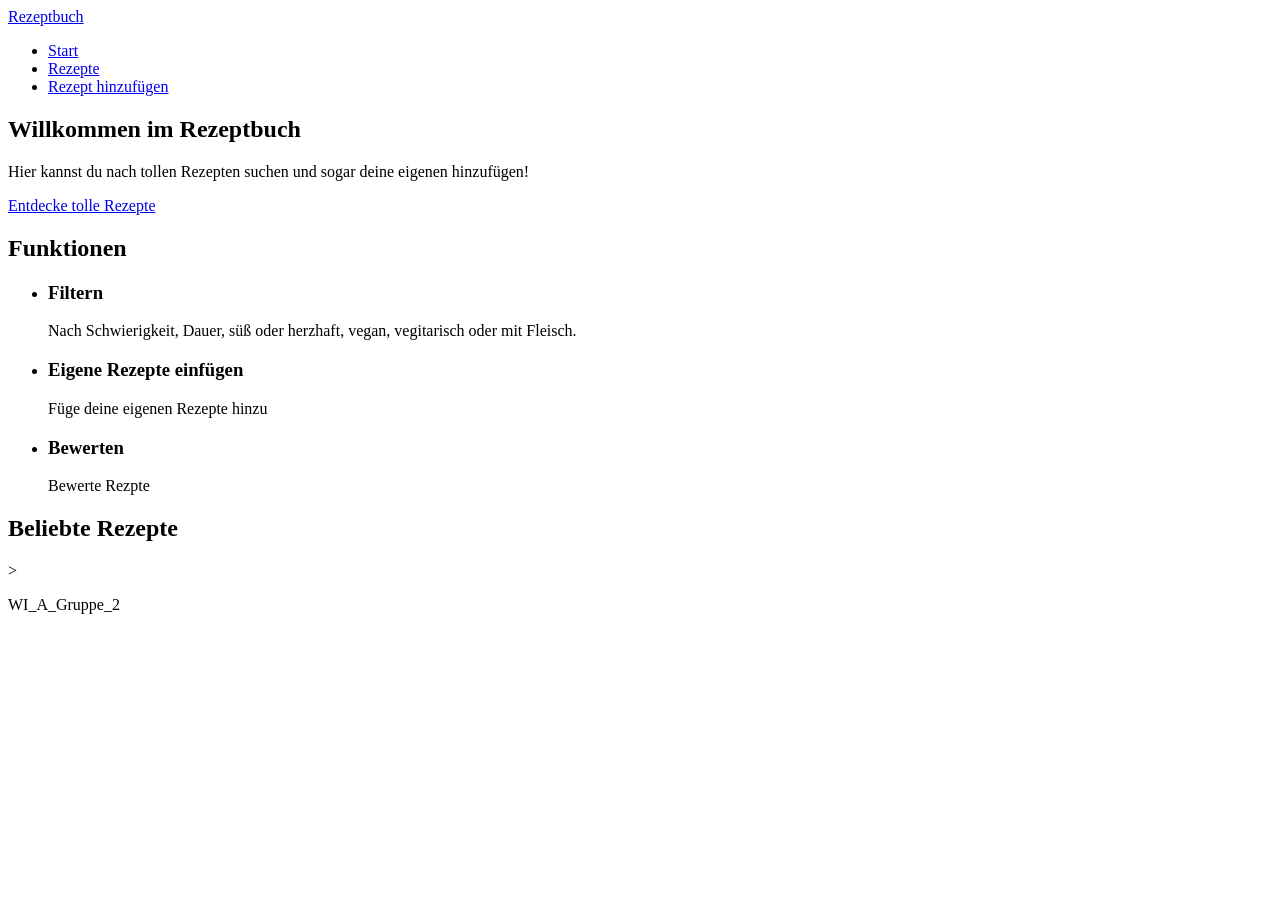
==== index.html @ 53091840 "Add comments" ====
<!-- WI_A_Gruppe_2 -->
 <!DOCTYPE html>
 <html lang="de">
    <head>
        <meta charset="UTF-8">
        <meta name="viewport" content="width=device-width, initial-scale=1.0">
        <title> Start - Rezeptbuch </title>
        <link rel="stylesheet" href="style.css">
        <script src="script.js" defer></script>
    </head>

    <body>
        <header>
            <a href="index.html"> Rezeptbuch </a>
            <nav aria-label="Hauptnavigation">
                <ul>
                    <li>
                        <a href="index.html" aria-current="page"> Start </a>
                    </li>
                    <li>
                        <a href="rezepte.html"> Rezepte </a>
                    </li>
                    <li>
                        <a href="neues-rezept.html"> Rezept hinzufügen </a>
                    </li>
                </ul>
            </nav>
        </header>

        <!-- "aria-labelledby" verbindet jede Section mit ihrem eigenen title-->
        <main>
            <section aria-labelledby="hero-title">
                <h1 id="hero-title"> Willkommen im Rezeptbuch </h1>
                <p> Hier kannst du nach tollen Rezepten suchen und sogar deine eigenen hinzufügen! </p>
                <a href="rezepte.html"> Entdecke tolle Rezepte </a>
            </section>

            <section aria-labelledby="features-title">
                <h2 id="features-title"> Funktionen </h2>
                <ul>
                    <li>
                        <h3> Filtern </h3>
                        <p> Nach Schwierigkeit, Dauer, süß oder herzhaft, vegan, vegitarisch oder mit Fleisch. </p>
                    </li>
                    <li>
                        <h3> Eigene Rezepte einfügen </h3>
                        <p> Füge deine eigenen Rezepte hinzu </p>
                    </li>
                    <li>
                        <h3> Bewerten </h3>
                        <p> Bewerte Rezpte </p>
                    </li>
                </ul>
            </section>

            <section aria-labelledby="popular-title">
                <h2 id="popular-title"> Beliebte Rezepte </h2>
                <div id="popular-recipes"></div>    <!-- Container, der durch js mit Rezepten befüllt wird-->>
            </section>
        </main>

        <footer>
            <p>WI_A_Gruppe_2</p>
        </footer>
    </body>
</html>
---- style.css ----
/* WI_A_Gruppe_2 */
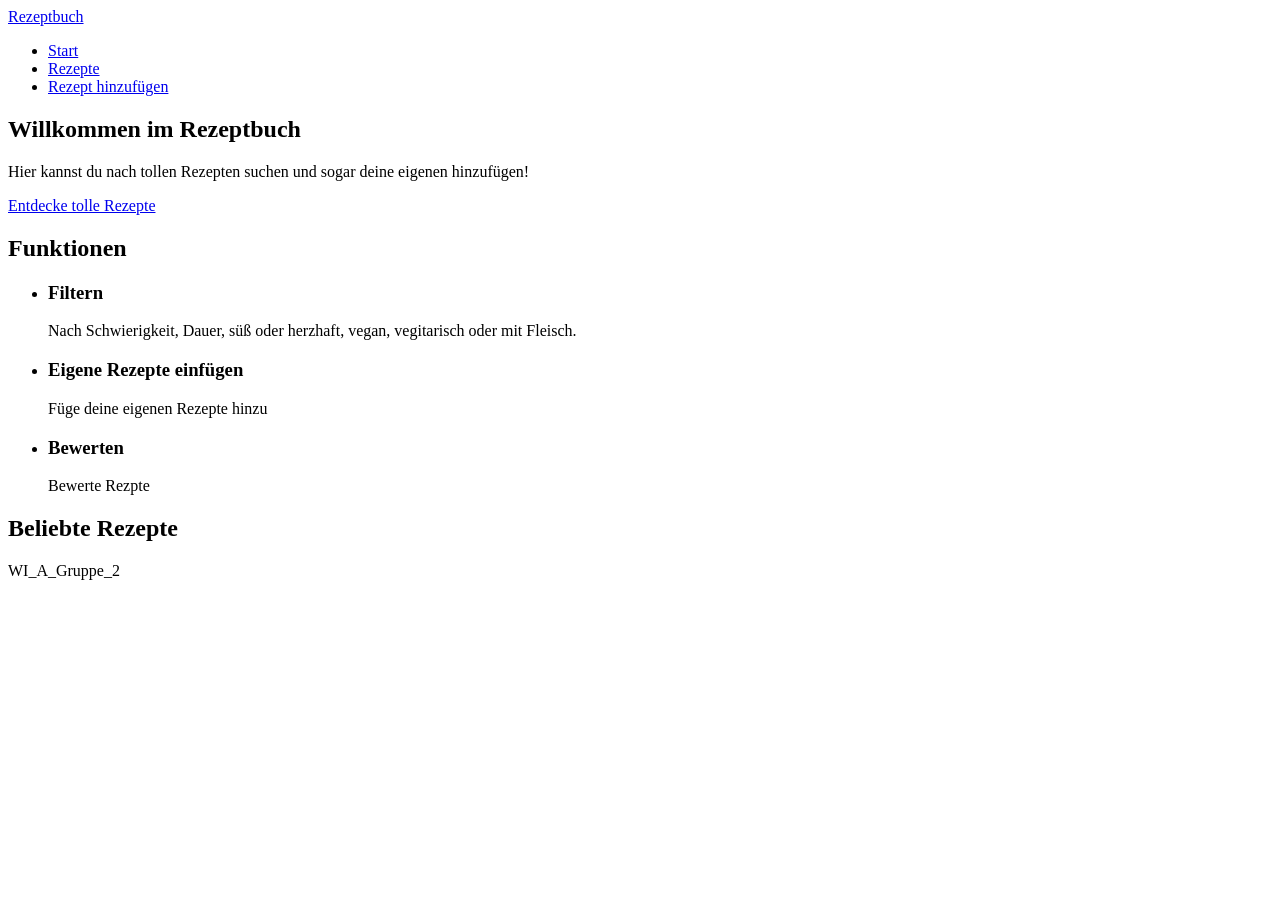
==== commit be015600: "change content of a comment" ====
--- a/index.html
+++ b/index.html
@@ -55,7 +55,7 @@
 
             <section aria-labelledby="popular-title">
                 <h2 id="popular-title"> Beliebte Rezepte </h2>
-                <div id="popular-recipes"></div>    <!-- Container, der durch js mit Rezepten befüllt wird-->>
+                <div id="popular-recipes"></div>    <!-- Container, der durch js mit Rezepten befüllt wird-->
             </section>
         </main>
 
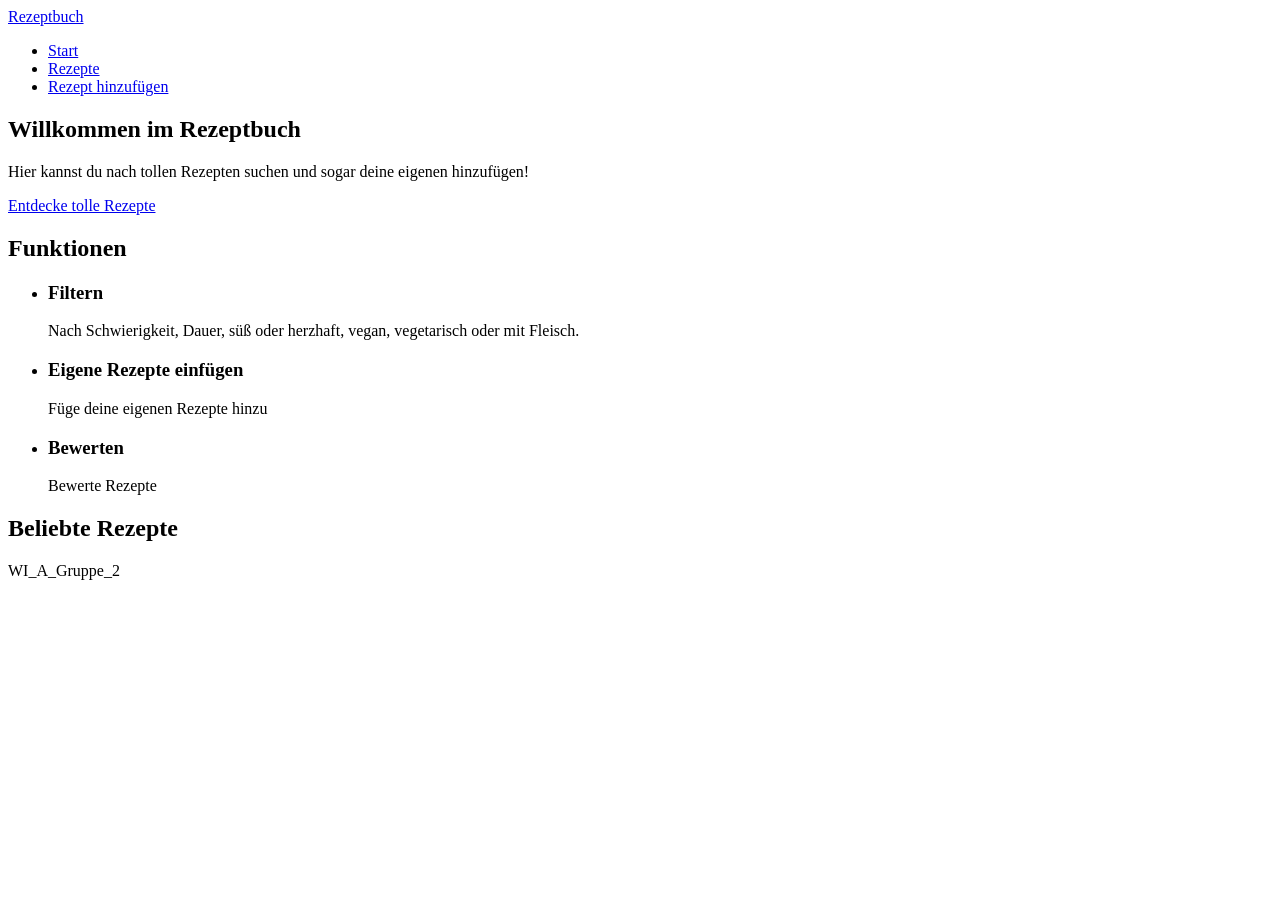
==== commit 2bf99278: "Fix broken aria-labelledby references and remove stale comment" ====
--- a/index.html
+++ b/index.html
@@ -29,18 +29,18 @@
 
         <!-- "aria-labelledby" verbindet jede Section mit ihrem eigenen title-->
         <main>
-            <section aria-labelledby="hero-title">
-                <h1 id="hero-title"> Willkommen im Rezeptbuch </h1>
+            <section aria-labelledby="hero-titel">
+                <h1 id="hero-titel"> Willkommen im Rezeptbuch </h1>
                 <p> Hier kannst du nach tollen Rezepten suchen und sogar deine eigenen hinzufügen! </p>
                 <a href="rezepte.html"> Entdecke tolle Rezepte </a>
             </section>
 
-            <section aria-labelledby="features-title">
-                <h2 id="features-title"> Funktionen </h2>
+            <section aria-labelledby="features-titel">
+                <h2 id="features-titel"> Funktionen </h2>
                 <ul>
                     <li>
                         <h3> Filtern </h3>
-                        <p> Nach Schwierigkeit, Dauer, süß oder herzhaft, vegan, vegitarisch oder mit Fleisch. </p>
+                        <p> Nach Schwierigkeit, Dauer, süß oder herzhaft, vegan, vegetarisch oder mit Fleisch. </p>
                     </li>
                     <li>
                         <h3> Eigene Rezepte einfügen </h3>
@@ -48,12 +48,12 @@
                     </li>
                     <li>
                         <h3> Bewerten </h3>
-                        <p> Bewerte Rezpte </p>
+                        <p> Bewerte Rezepte </p>
                     </li>
                 </ul>
             </section>
 
-            <section aria-labelledby="popular-title">
+            <section aria-labelledby="popular-titel">
                 <h2 id="popular-title"> Beliebte Rezepte </h2>
                 <div id="popular-recipes"></div>    <!-- Container, der durch js mit Rezepten befüllt wird-->
             </section>
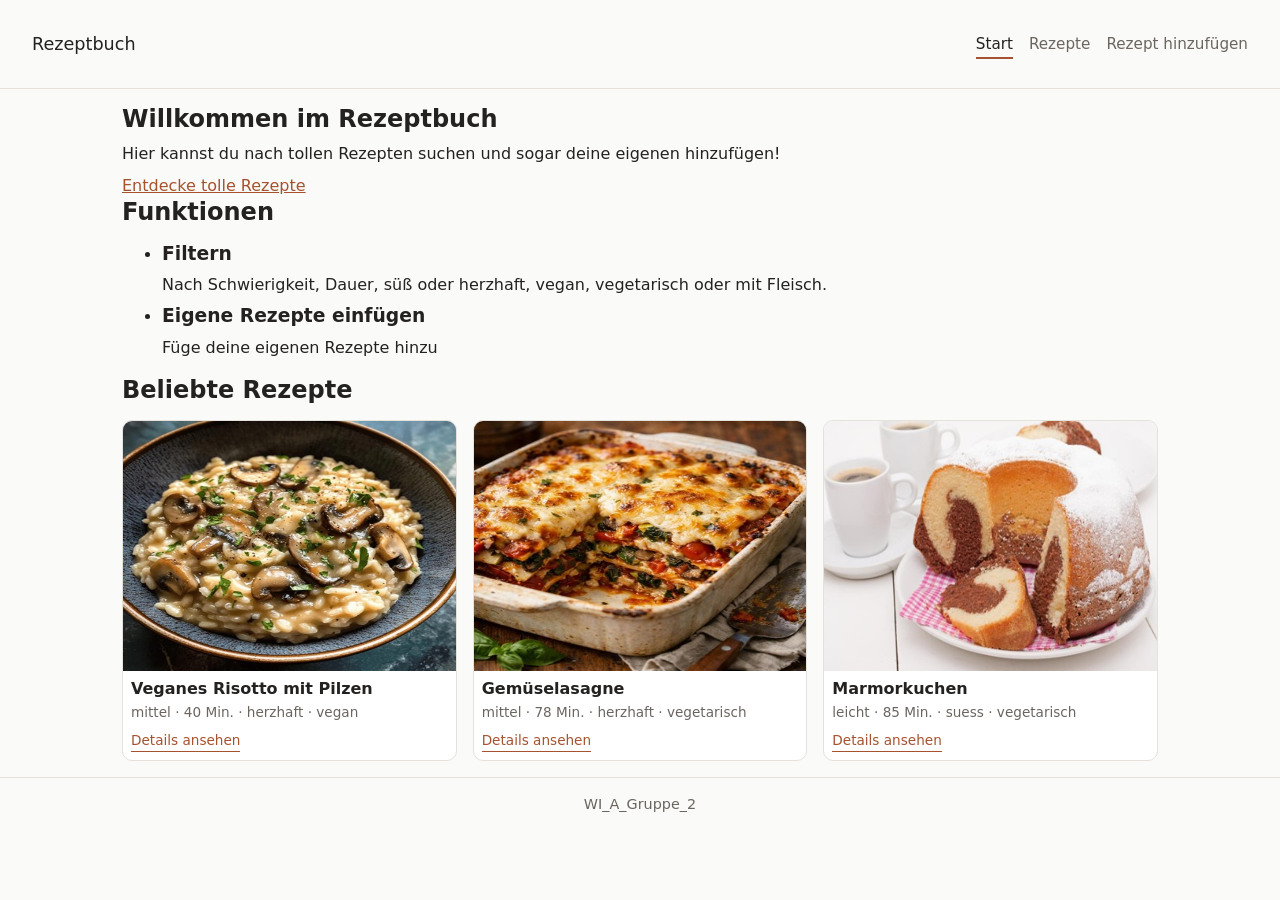
==== commit 1675ba57: "Remove unimplemented rating feature from feature list" ====
--- a/index.html
+++ b/index.html
@@ -46,15 +46,11 @@
                         <h3> Eigene Rezepte einfügen </h3>
                         <p> Füge deine eigenen Rezepte hinzu </p>
                     </li>
-                    <li>
-                        <h3> Bewerten </h3>
-                        <p> Bewerte Rezepte </p>
-                    </li>
                 </ul>
             </section>
 
             <section aria-labelledby="popular-titel">
-                <h2 id="popular-title"> Beliebte Rezepte </h2>
+                <h2 id="popular-titel"> Beliebte Rezepte </h2>
                 <div id="popular-recipes"></div>    <!-- Container, der durch js mit Rezepten befüllt wird-->
             </section>
         </main>
--- a/style.css
+++ b/style.css
@@ -1 +1,387 @@
-/* WI_A_Gruppe_2 */+/* WI_A_Gruppe_2 */
+
+/* Sorgt dafür, dass padding und box nicht addiert werden sondern so bleiben wie sie definiert wurden */
+* {
+    box-sizing: border-box;
+}
+
+/* :root --> (Eigene Variablen, also --) gelten für das alle Dokumente*/
+:root {
+    --farbe-hintergrund: #FAFAF8;
+    --farbe-flaeche: #FFFFFF;
+    --farbe-text: #242220;
+    --farbe-text-schwach: #6B6560;
+    --farbe-akzent: #A6522E;
+    --farbe-akzent-hell: #FBEFE8;
+    --farbe-rahmen: #E5E1DB;
+
+    --radius-karte: 10px;
+    --radius-button: 8px;
+    --radius-pille: 999px;
+
+    --abstand-klein: 8px;
+    --abstand-mittel: 16px;
+    --abstand-gross: 32px;
+
+    --schrift: system-ui, "Segoe UI", sans-serif;
+
+    --farbe-fehler: #B3261E;
+}
+/* Base Reset */
+/* body sorgt benutzt die definierten Variablen und sorgt für sichtbare Veränderungen */
+body {
+    margin: 0;
+    font-family: var(--schrift);                /* Bestimmt Schriftart */
+    background-color: var(--farbe-hintergrund);
+    color: var(--farbe-text);
+    line-height: 1.5;
+}
+/* Ähnliches auch im folgenden Abschnitt */
+h1, h2, h3 {
+    line-height: 1.2;
+    margin: 0 0 var(--abstand-klein);   /* margin 0 0 --> Setzt Außenabstand auf 0 Pixel für alle vier Seiten --> Erste 0 oben, unten | Zweite 0 lins, rechts*/
+}
+p {
+    margin: 0 0 var(--abstand-klein);
+}
+
+a {
+    color: var(--farbe-akzent);
+}
+
+img{
+    max-width: 100%;
+    display: block;
+}
+
+/* Layout-Bereiche */
+header{
+    display: flex;                  /* Ordnet Logo-Link und Navigation nebeneinander an*/
+    align-items: center; 
+    justify-content: space-between; /* Logo nach links und Navigation nach rechts schieben */
+    flex-wrap: wrap;                /* Auf kleinen Bildschirmen wird Navigation auf neue Zeile umgebrochen */
+    gap: var(--abstand-klein);
+    padding: var(--abstand-mittel) var(--abstand-gross);
+    border-bottom: 1px solid var(--farbe-rahmen);
+}
+header a {
+    text-decoration: none;
+}
+header > a {            /* Kind-Selektor --> Design wird nur auf Elemente im header, die eine Ebene unter <a> befinden, angewendet */
+    font-weight: 500;
+    font-size: 1.1rem;
+    color: var(--farbe-text);
+}
+
+/* Vertikale Listr wird zur horizontalen Liste umgeändert */
+nav ul{                         /* Suche nach allen ul-Elementen in nav */
+    display: flex;
+    gap: var(--abstand-mittel);
+    list-style: none;
+    padding: 0;
+}
+
+/* aria-current="page" --> Aktive Seite in der man sich befindet wird hervorgehoben */
+nav a{                          /* Suche nach allen a-Elementen in nav */
+    color: var(--farbe-text-schwach);
+    font-size: 0.95rem; /* --> font-size für Schriftgröße und rem für 95% so groß wie Standard-Schriftgröße */
+    padding-bottom: 4px;
+    border-bottom: 2px solid transparent;
+}
+nav a[aria-current="page"]{     /* Suche nach allen a-Elementen in nav */
+    color: var(--farbe-text);
+    font-weight: 500;   /* Bestimmt die Dicke von Nav */
+    border-bottom-color: var(--farbe-akzent);
+}
+
+/* Anpassung des main-Layouts */
+main {
+    max-width: 1100px;
+    margin-inline: auto;                                    /* Automatisch gleicher Abstand am Rand links u. rechts */
+    padding: var(--abstand-mittel) var(--abstand-gross);
+}
+
+/* Anpassung des footer-Layouts */
+footer {
+    padding: var(--abstand-mittel) var(--abstand-gross);
+    border-top: 1px solid var(--farbe-rahmen);
+    text-align: center;
+    color: var(--farbe-text-schwach);
+    font-size: 0.9rem;
+}
+
+/* Rezeptkarten und dessen Grid */
+#rezept-liste,
+#popular-recipes {
+    display: grid;
+    grid-template-columns: repeat(auto-fit, minmax(220px, 1fr)); /*--> vollkommen automatisches responsives Layout, dass sich an die Bidlschirmgröße anpasst */
+    gap: var(--abstand-mittel);
+    margin-top: var(--abstand-mittel);
+}
+
+/* Einzelne Rezeptkarte */
+.rezept-karte {
+    background-color: var(--farbe-flaeche);
+    border: 1px solid var(--farbe-rahmen);
+    border-radius: var(--radius-karte);     /* Abrundung der Ecken der Rezeptarte */
+    overflow: hidden;                       /* Bild wird an den runden Ecken abgeschnitten, falls es herausragen würde */
+    display: flex;                          /* Aktiviert Flexbox-Layout-System --> Elemente darin können besser angeordnet werden */
+    flex-direction: column;                 /* Elemente der Flexbox werden untereinander angereiht */
+}
+#popular-recipes .rezept-bild {
+    height: auto;
+    aspect-ratio: 4 / 3;
+}
+.rezept-titel {
+    font-size: 1rem;                                        /* 1rem --> Schrift genau wie der normal Fließtext */
+    margin: var(--abstand-klein) var(--abstand-klein) 4px;  /* Außenabstand 1. oben und 2. unten */
+}
+.rezept-meta {
+    font-size: 0.85rem;
+    color: var(--farbe-text-schwach);
+    margin: 0 var(--abstand-klein) var(--abstand-klein);
+}
+.rezept-link {
+  margin: 0 var(--abstand-klein) var(--abstand-klein);
+  font-size: 0.85rem;
+  font-weight: 500;
+  text-decoration: none;
+  border-bottom: 1px solid var(--farbe-akzent);
+  align-self: flex-start;
+}
+
+
+/* Im Folgenden: Filter-Formular und Formular fürs Hinzufügen neuer Rezepte gestalten */
+/* Design/Optik der Eingabefelder und Buttons gelten für beide Formulare*/
+label {                                     /* z. B. "Suche" */
+    display: block;
+    font-size: 0.85rem;
+    color: var(--farbe-text-schwach);
+    margin-bottom: 4px;
+}
+
+input,
+select,
+textarea {
+    font-family: var(--schrift);
+    font-size: 0.9rem;                      /* Schriftgröße der Texte für die Filter */
+    padding: 6px 10px;                      /* Höhe und Breite der Filtermöglichkeiten */
+    border: 1px solid var(--farbe-rahmen);
+    border-radius: var(--radius-button);
+    background-color: var(--farbe-flaeche);
+    color: var(--farbe-text);
+}
+
+input[type="radio"] {
+    accent-color: var(--farbe-akzent);      /* Färbt den Radiobutton selbst in der Akzentfarbe ein, ganz ohne eigenes Icon */
+}
+
+button {                                    /* Standard-Button: nur Rahmen (Nebenaktion) */
+    font-family: var(--schrift);
+    font-size: 0.9rem;
+    font-weight: 500;
+    padding: 8px 18px;
+    border-radius: var(--radius-button);
+    cursor: pointer;
+    background-color: transparent;
+    color: var(--farbe-text);
+    border: 1px solid var(--farbe-rahmen);
+}
+
+button[type="submit"] {                     /* Haupt-Aktion: gefüllt in der Akzentfarbe */
+    background-color: var(--farbe-akzent);
+    color: var(--farbe-flaeche);
+    border: none;
+}
+
+/* Filterformular */
+form#filter-formular {
+    display: flex;
+    flex-wrap: wrap;                    /* Felder brechen auf schmalen Bildschirmen automatisch um */
+    align-items: flex-end;              /* Richtet alle Felder unten bündig aus, auch wenn Labels unterschiedlich lang sind */
+    gap: var(--abstand-mittel);
+    margin-bottom: var(--abstand-mittel);
+}
+
+form#filter-formular fieldset {             /* Fieldset --> Die Filter bekommen alle einen kleinen Rahmen */
+    border: 1px solid var(--farbe-rahmen);
+    border-radius: var(--radius-button);
+    padding: var(--abstand-klein) var(--abstand-mittel);
+    margin: 0;
+}
+
+form#filter-formular legend {
+    font-size: 0.8rem;                  /* Textgröße der Überschrift der Filter, bspw. süß oder herzhaft */
+    color: var(--farbe-text-schwach);
+    padding: 0 4px;
+}
+
+form#filter-formular fieldset label {
+    display: inline-flex;               /* Radiobutton und Text in einer Zeile nebeneinander */
+    align-items: center;
+    gap: 4px;
+    font-size: 0.9rem;
+    color: var(--farbe-text);
+    margin-right: var(--abstand-klein);
+    margin-bottom: 0;
+}
+
+/* Layout style für das Formular zum Hinzufügen von Rezepten */
+form#rezept-form {
+    display: flex;
+    flex-direction: column;                 /* Alle Felder und Buttons stehen untereinander, jedes in einer eigenen Zeile */
+    gap: 4px;                               /* Kleiner Abstand zwischen Label und zugehörigem Feld */
+    max-width: 600px;                       /* Das Formular wird auf großen Bildschirmen nicht unnötig breit */
+}
+
+form#rezept-form label {
+    margin-top: var(--abstand-mittel);      /* Größerer Abstand zwischen den einzelnen Feldgruppen */
+    margin-bottom: 0;
+}
+
+form#rezept-form > input,
+form#rezept-form > select,
+form#rezept-form > textarea {
+    width: 100%;                            /* Nur die direkten Felder, die Zutatenzeilen sind davon ausgenommen */
+}
+
+form#rezept-form textarea {
+    resize: vertical;                       /* Größe nur nach unten/oben änderbar, nicht aus dem Formular heraus */
+}
+
+form#rezept-form #zutaten-container {
+    display: flex;
+    flex-direction: column;
+    gap: var(--abstand-klein);              /* Abstand zwischen den einzelnen Zutatenzeilen */
+}
+
+form#rezept-form .zutat {
+    display: flex;
+    flex-wrap: wrap;                        /* Auf schmalen Bildschirmen brechen die Felder einer Zeile um */
+    gap: var(--abstand-klein);
+}
+
+form#rezept-form .menge {
+    width: 90px;
+}
+
+form#rezept-form .einheit {
+    width: 110px;
+}
+
+form#rezept-form .zutat-name {
+    flex: 1;                                /* Der Zutatenname nimmt den restlichen Platz der Zeile ein */
+    min-width: 140px;
+}
+
+form#rezept-form #zutat-hinzufuegen {
+    align-self: flex-start;                 /* Button nur so breit wie sein Text, nicht über die ganze Zeile */
+    margin-top: var(--abstand-klein);
+}
+
+form#rezept-form button[type="submit"] {
+    align-self: flex-start;
+    margin-top: var(--abstand-mittel);
+}
+
+.fehler {
+    color: var(--farbe-fehler);             /* Fehlermeldung unter dem Rezeptnamen */
+    font-size: 0.8rem;
+}
+
+/* Layout der Detailseite eines Rezeptes mit zwei Spalten */
+.zurueck-link {
+    display: inline-block;
+    margin-bottom: var(--abstand-mittel);
+    font-size: 0.9rem;
+    text-decoration: none;
+    color: var(--farbe-text-schwach);
+}
+
+.zurueck-link:hover {
+    color: var(--farbe-akzent);
+}
+
+.rezept-detail {
+    display: grid;
+    grid-template-columns: 1fr;                 /* Auf kleinen Bildschirmen steht alles untereinander */
+    gap: var(--abstand-mittel);
+    max-width: 900px;
+    padding: var(--abstand-mittel);
+    background-color: var(--farbe-flaeche);
+    border: 1px solid var(--farbe-rahmen);
+    border-radius: var(--radius-karte);
+}
+
+.rezept-detail > * {
+    margin: 0;                                  /* Die Abstände steuert allein das Grid (gap) */
+}
+
+.rezept-detail > h1,
+.rezept-detail > img,
+.rezept-detail > p,
+.rezept-detail > button {
+    grid-column: 1 / -1;                        /* Titel, Bild, Meta-Zeile und Button gehen über die volle Breite */
+}
+
+.rezept-detail > h1 {
+    font-size: 1.8rem;
+}
+
+#detail-bild {
+    width: 100%;
+    max-height: 380px;
+    object-fit: cover;                          /* Bild wird beschnitten statt verzerrt */
+    border-radius: var(--radius-karte);
+    border-radius: var(--farbe-text-schwach);
+}
+
+#detail-meta {
+    color: var(--farbe-text-schwach);
+}
+
+.rezept-detail h2 {
+    font-size: 1.15rem;
+    margin-bottom: var(--abstand-klein);
+    padding-bottom: var(--abstand-klein);
+    border-bottom: 1px solid var(--farbe-rahmen);
+}
+
+#detail-zutaten {
+    list-style: none;                           /* Zutaten ohne Aufzählungspunkte */
+    margin: 0;
+    padding: 0;
+}
+
+#detail-zutaten li {
+    padding: 6px 0;
+    border-bottom: 1px solid var(--farbe-rahmen);   /* Feine Trennlinie zwischen den Zutaten */
+}
+
+#detail-zubereitung {
+    margin: 0;
+    padding-left: 1.25rem;
+}
+
+#detail-zubereitung li {
+    margin-bottom: var(--abstand-klein);
+}
+
+#detail-zubereitung li::marker {
+    color: var(--farbe-akzent);                 /* Schrittnummern in der Akzentfarbe */
+    font-weight: 500;
+}
+
+#loesch-button {                                /* Löschen als Warnaktion in der Fehlerfarbe */
+    justify-self: start;
+    color: var(--farbe-fehler);
+    border-color: var(--farbe-fehler);
+}
+
+@media (min-width: 768px) {
+    .rezept-detail {
+        grid-template-columns: 1fr 2fr;         /* Zutaten schmal links, Zubereitung breiter rechts */
+        gap: var(--abstand-mittel) var(--abstand-gross);
+        padding: var(--abstand-gross);
+    }
+}
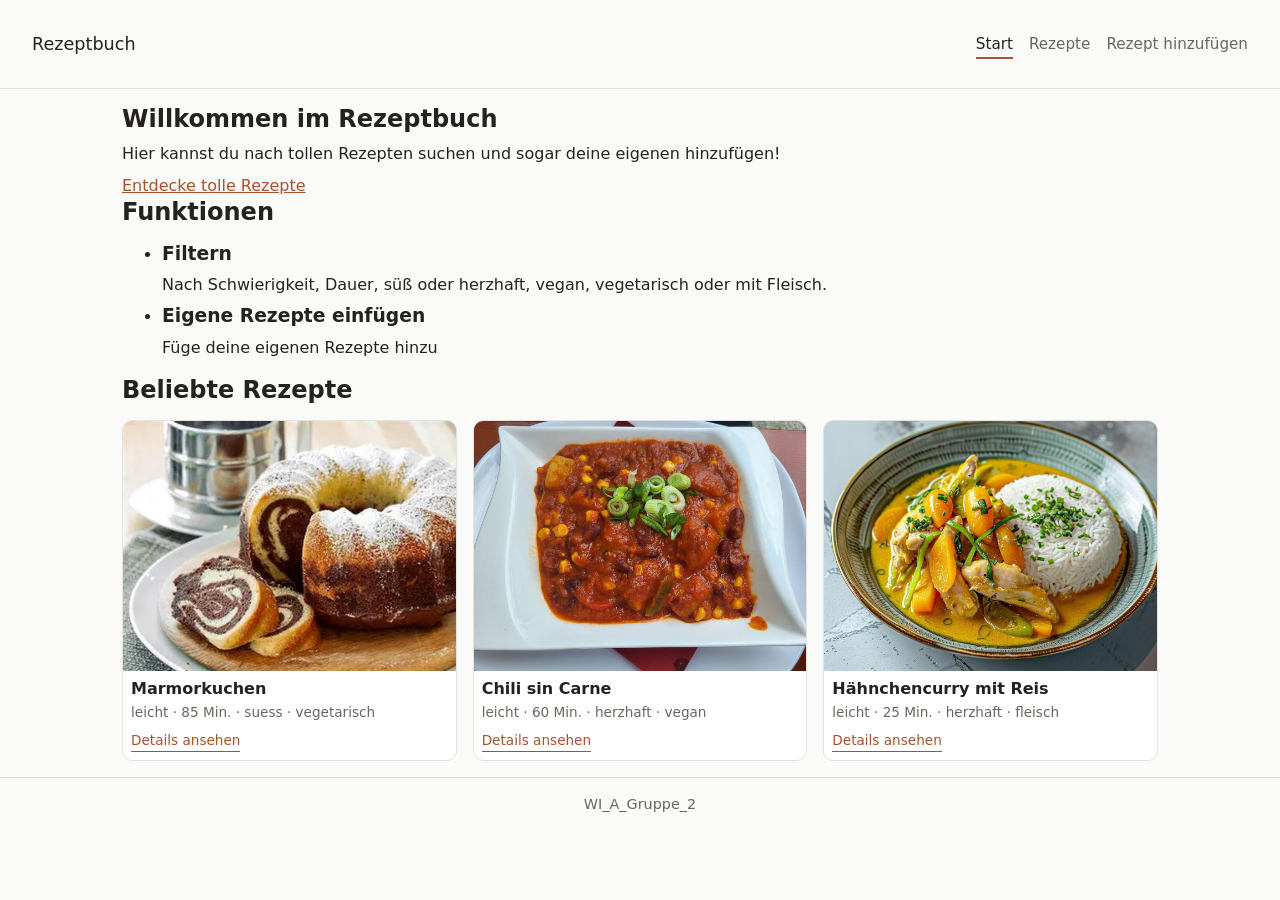
==== commit 2df45e7b: "Unify formatting in HTML files" ====
--- a/index.html
+++ b/index.html
@@ -1,6 +1,6 @@
 <!-- WI_A_Gruppe_2 -->
- <!DOCTYPE html>
- <html lang="de">
+<!DOCTYPE html>
+<html lang="de">
     <head>
         <meta charset="UTF-8">
         <meta name="viewport" content="width=device-width, initial-scale=1.0">
--- a/style.css
+++ b/style.css
@@ -128,9 +128,10 @@
     display: flex;                          /* Aktiviert Flexbox-Layout-System --> Elemente darin können besser angeordnet werden */
     flex-direction: column;                 /* Elemente der Flexbox werden untereinander angereiht */
 }
-#popular-recipes .rezept-bild {
-    height: auto;
-    aspect-ratio: 4 / 3;
+.rezept.bild {
+    width: 100%;
+    aspect-ratio: 4 / 3;                    /* Alle Bildkarten haben dasselbe Bildformat */
+    object-fit: cover;
 }
 .rezept-titel {
     font-size: 1rem;                                        /* 1rem --> Schrift genau wie der normal Fließtext */
@@ -333,7 +334,6 @@
     max-height: 380px;
     object-fit: cover;                          /* Bild wird beschnitten statt verzerrt */
     border-radius: var(--radius-karte);
-    border-radius: var(--farbe-text-schwach);
 }
 
 #detail-meta {
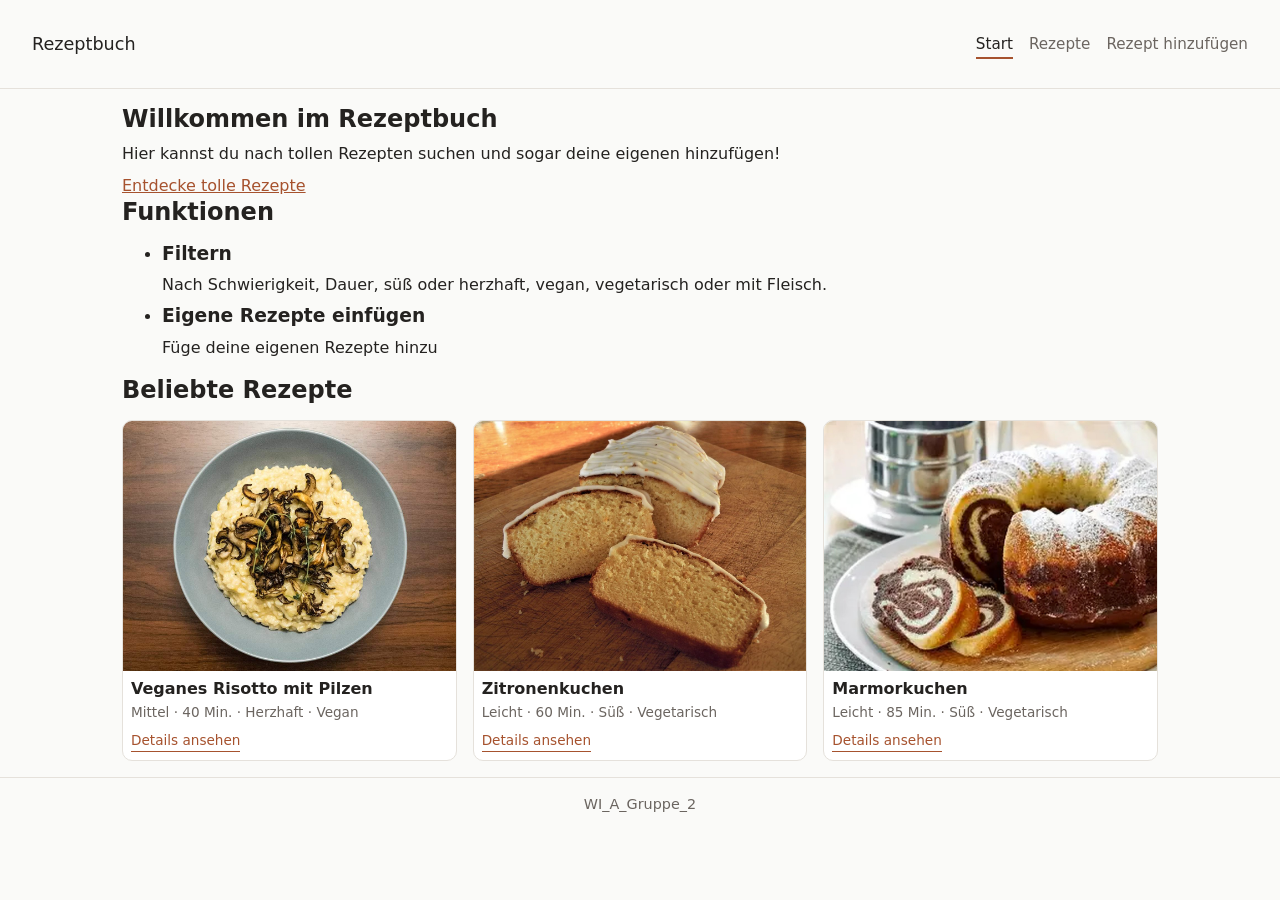
==== commit 182f4c0c: "Use consistent German names for homepage section IDs and recipe form" ====
--- a/index.html
+++ b/index.html
@@ -29,14 +29,14 @@
 
         <!-- "aria-labelledby" verbindet jede Section mit ihrem eigenen title-->
         <main>
-            <section aria-labelledby="hero-titel">
-                <h1 id="hero-titel"> Willkommen im Rezeptbuch </h1>
+            <section aria-labelledby="willkommen-titel">
+                <h1 id="willkommen-titel"> Willkommen im Rezeptbuch </h1>
                 <p> Hier kannst du nach tollen Rezepten suchen und sogar deine eigenen hinzufügen! </p>
                 <a href="rezepte.html"> Entdecke tolle Rezepte </a>
             </section>
 
-            <section aria-labelledby="features-titel">
-                <h2 id="features-titel"> Funktionen </h2>
+            <section aria-labelledby="funktionen-titel">
+                <h2 id="funktionen-titel"> Funktionen </h2>
                 <ul>
                     <li>
                         <h3> Filtern </h3>
@@ -49,9 +49,9 @@
                 </ul>
             </section>
 
-            <section aria-labelledby="popular-titel">
-                <h2 id="popular-titel"> Beliebte Rezepte </h2>
-                <div id="popular-recipes"></div>    <!-- Container, der durch js mit Rezepten befüllt wird-->
+            <section aria-labelledby="beliebte-rezepte-titel">
+                <h2 id="beliebte-rezepte-titel"> Beliebte Rezepte </h2>
+                <div id="beliebte-rezepte"></div>    <!-- Container, der durch js mit Rezepten befüllt wird-->
             </section>
         </main>
 
--- a/style.css
+++ b/style.css
@@ -57,7 +57,7 @@
 /* Layout-Bereiche */
 header{
     display: flex;                  /* Ordnet Logo-Link und Navigation nebeneinander an*/
-    align-items: center; 
+    align-items: center;
     justify-content: space-between; /* Logo nach links und Navigation nach rechts schieben */
     flex-wrap: wrap;                /* Auf kleinen Bildschirmen wird Navigation auf neue Zeile umgebrochen */
     gap: var(--abstand-klein);
@@ -112,7 +112,7 @@
 
 /* Rezeptkarten und dessen Grid */
 #rezept-liste,
-#popular-recipes {
+#beliebte-rezepte {
     display: grid;
     grid-template-columns: repeat(auto-fit, minmax(220px, 1fr)); /*--> vollkommen automatisches responsives Layout, dass sich an die Bidlschirmgröße anpasst */
     gap: var(--abstand-mittel);
@@ -128,7 +128,7 @@
     display: flex;                          /* Aktiviert Flexbox-Layout-System --> Elemente darin können besser angeordnet werden */
     flex-direction: column;                 /* Elemente der Flexbox werden untereinander angereiht */
 }
-.rezept.bild {
+.rezept-bild {
     width: 100%;
     aspect-ratio: 4 / 3;                    /* Alle Bildkarten haben dasselbe Bildformat */
     object-fit: cover;
@@ -143,12 +143,12 @@
     margin: 0 var(--abstand-klein) var(--abstand-klein);
 }
 .rezept-link {
-  margin: 0 var(--abstand-klein) var(--abstand-klein);
-  font-size: 0.85rem;
-  font-weight: 500;
-  text-decoration: none;
-  border-bottom: 1px solid var(--farbe-akzent);
-  align-self: flex-start;
+    margin: 0 var(--abstand-klein) var(--abstand-klein);
+    font-size: 0.85rem;
+    font-weight: 500;
+    text-decoration: none;
+    border-bottom: 1px solid var(--farbe-akzent);
+    align-self: flex-start;
 }
 
 
@@ -204,15 +204,16 @@
     margin-bottom: var(--abstand-mittel);
 }
 
-form#filter-formular fieldset {             /* Fieldset --> Die Filter bekommen alle einen kleinen Rahmen */
+/* Fieldsets in beiden Formularen (Filter und neues Rezept) bekommen denselben dezenten Rahmen */
+fieldset {
     border: 1px solid var(--farbe-rahmen);
     border-radius: var(--radius-button);
     padding: var(--abstand-klein) var(--abstand-mittel);
     margin: 0;
 }
 
-form#filter-formular legend {
-    font-size: 0.8rem;                  /* Textgröße der Überschrift der Filter, bspw. süß oder herzhaft */
+legend {
+    font-size: 0.8rem;                  /* Textgröße der Überschrift, bspw. süß oder herzhaft */
     color: var(--farbe-text-schwach);
     padding: 0 4px;
 }
@@ -228,59 +229,63 @@
 }
 
 /* Layout style für das Formular zum Hinzufügen von Rezepten */
-form#rezept-form {
+form#rezept-formular {
     display: flex;
     flex-direction: column;                 /* Alle Felder und Buttons stehen untereinander, jedes in einer eigenen Zeile */
     gap: 4px;                               /* Kleiner Abstand zwischen Label und zugehörigem Feld */
     max-width: 600px;                       /* Das Formular wird auf großen Bildschirmen nicht unnötig breit */
 }
 
-form#rezept-form label {
+form#rezept-formular fieldset {
+    margin-top: var(--abstand-mittel);      /* Gleicher Abstand wie bei den anderen Feldgruppen */
+}
+
+form#rezept-formular label {
     margin-top: var(--abstand-mittel);      /* Größerer Abstand zwischen den einzelnen Feldgruppen */
     margin-bottom: 0;
 }
 
-form#rezept-form > input,
-form#rezept-form > select,
-form#rezept-form > textarea {
+form#rezept-formular > input,
+form#rezept-formular > select,
+form#rezept-formular > textarea {
     width: 100%;                            /* Nur die direkten Felder, die Zutatenzeilen sind davon ausgenommen */
 }
 
-form#rezept-form textarea {
+form#rezept-formular textarea {
     resize: vertical;                       /* Größe nur nach unten/oben änderbar, nicht aus dem Formular heraus */
 }
 
-form#rezept-form #zutaten-container {
+form#rezept-formular #zutaten-container {
     display: flex;
     flex-direction: column;
     gap: var(--abstand-klein);              /* Abstand zwischen den einzelnen Zutatenzeilen */
 }
 
-form#rezept-form .zutat {
+form#rezept-formular .zutat {
     display: flex;
     flex-wrap: wrap;                        /* Auf schmalen Bildschirmen brechen die Felder einer Zeile um */
     gap: var(--abstand-klein);
 }
 
-form#rezept-form .menge {
+form#rezept-formular .menge {
     width: 90px;
 }
 
-form#rezept-form .einheit {
+form#rezept-formular .einheit {
     width: 110px;
 }
 
-form#rezept-form .zutat-name {
+form#rezept-formular .zutat-name {
     flex: 1;                                /* Der Zutatenname nimmt den restlichen Platz der Zeile ein */
     min-width: 140px;
 }
 
-form#rezept-form #zutat-hinzufuegen {
+form#rezept-formular #zutat-hinzufuegen {
     align-self: flex-start;                 /* Button nur so breit wie sein Text, nicht über die ganze Zeile */
     margin-top: var(--abstand-klein);
 }
 
-form#rezept-form button[type="submit"] {
+form#rezept-formular button[type="submit"] {
     align-self: flex-start;
     margin-top: var(--abstand-mittel);
 }
@@ -384,4 +389,23 @@
         gap: var(--abstand-mittel) var(--abstand-gross);
         padding: var(--abstand-gross);
     }
-}+}
+
+/* Labels um die Zutatenfelder: kein zusätzlicher Abstand wie bei den anderen Formular-Labels */
+form#rezept-formular .zutat label {
+    margin-top: 0;
+    margin-bottom: 0;
+}
+
+/* Text nur für Screenreader: unsichtbar auf dem Bildschirm, aber vorgelesen */
+.visuell-versteckt {
+    position: absolute;
+    width: 1px;
+    height: 1px;
+    padding: 0;
+    margin: -1px;
+    overflow: hidden;
+    clip: rect(0, 0, 0, 0);
+    white-space: nowrap;
+    border: 0;
+}
